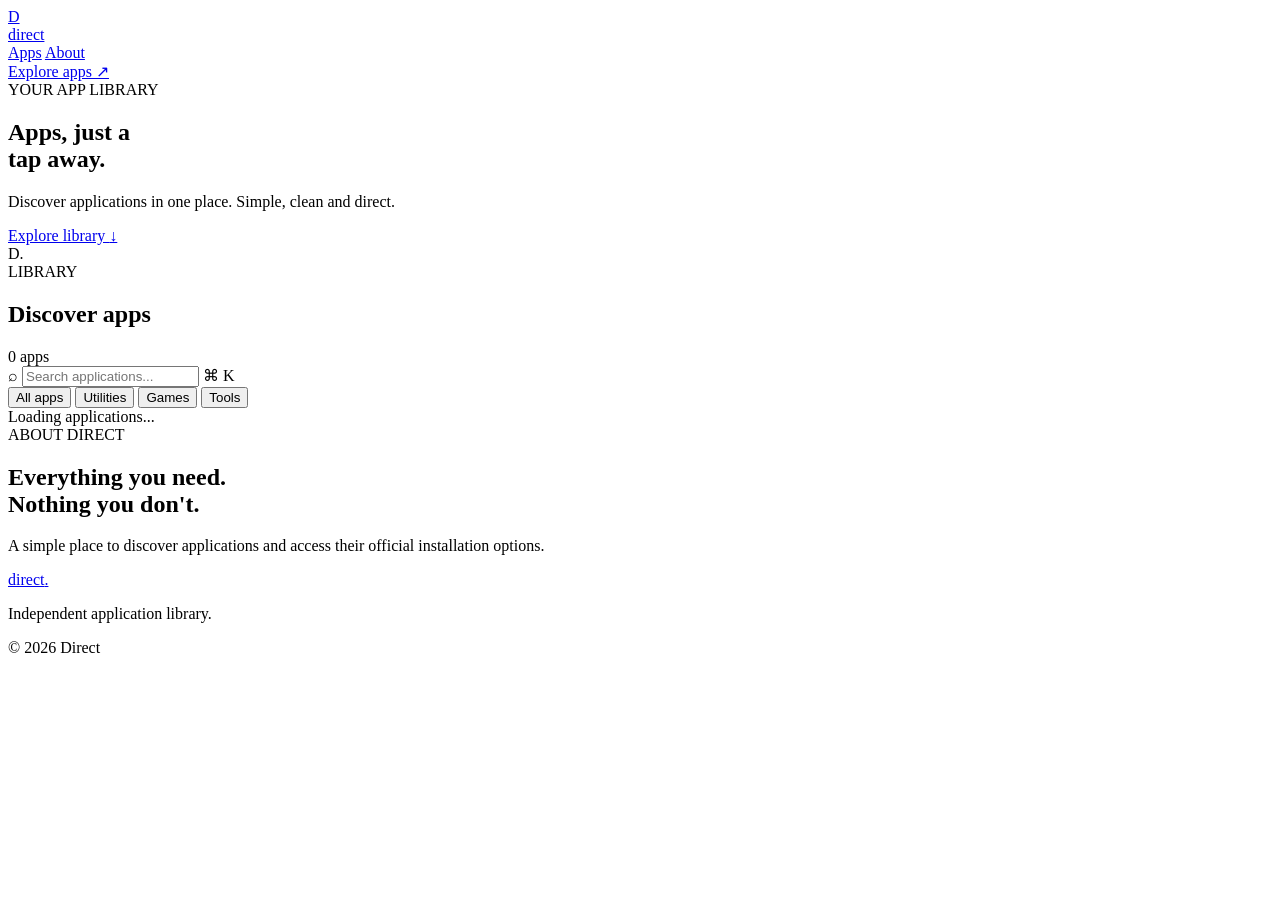
==== index.html @ 2181dca6 "Create index.html" ====
<!DOCTYPE html>
<html lang="en">
<head>
    <meta charset="UTF-8">
    <meta name="viewport" content="width=device-width, initial-scale=1.0">
    <meta name="theme-color" content="#0b0b0d">

    <title>Direct — App Library</title>
    <meta name="description" content="Discover and install your favorite apps with Direct.">

    <link rel="stylesheet" href="style.css">
</head>
<body>

    <header class="navbar">
        <a href="#" class="brand">
            <div class="brand-icon">D</div>
            <span>direct</span>
        </a>

        <div class="nav-links">
            <a href="#apps">Apps</a>
            <a href="#about">About</a>
        </div>

        <a href="#apps" class="nav-button">Explore apps <span>↗</span></a>
    </header>

    <main>
        <section class="hero">
            <div class="hero-label">
                <span class="status-dot"></span>
                YOUR APP LIBRARY
            </div>

            <h1>Apps, just a<br><span>tap away.</span></h1>

            <p>
                Discover applications in one place.
                Simple, clean and direct.
            </p>

            <a href="#apps" class="primary-button">
                Explore library <span>↓</span>
            </a>

            <div class="hero-decoration">D.</div>
        </section>

        <section class="apps-section" id="apps">
            <div class="section-header">
                <div>
                    <div class="section-label">LIBRARY</div>
                    <h2>Discover apps</h2>
                </div>

                <span class="app-count" id="appCount">0 apps</span>
            </div>

            <div class="search-wrapper">
                <span class="search-icon">⌕</span>
                <input
                    type="search"
                    id="searchInput"
                    placeholder="Search applications..."
                    autocomplete="off"
                >
                <span class="search-shortcut">⌘ K</span>
            </div>

            <div class="category-list">
                <button class="category active" data-category="All">All apps</button>
                <button class="category" data-category="Utilities">Utilities</button>
                <button class="category" data-category="Games">Games</button>
                <button class="category" data-category="Tools">Tools</button>
            </div>

            <div class="apps-grid" id="appsGrid">
                <div class="loading">Loading applications...</div>
            </div>
        </section>

        <section class="about-section" id="about">
            <div class="about-card">
                <div class="about-label">ABOUT DIRECT</div>
                <h2>Everything you need.<br>Nothing you don't.</h2>
                <p>
                    A simple place to discover applications
                    and access their official installation options.
                </p>
            </div>
        </section>
    </main>

    <footer>
        <a href="#" class="footer-brand">direct<span>.</span></a>
        <p>Independent application library.</p>
        <span class="copyright">© 2026 Direct</span>
    </footer>

    <script src="script.js"></script>
</body>
</html>
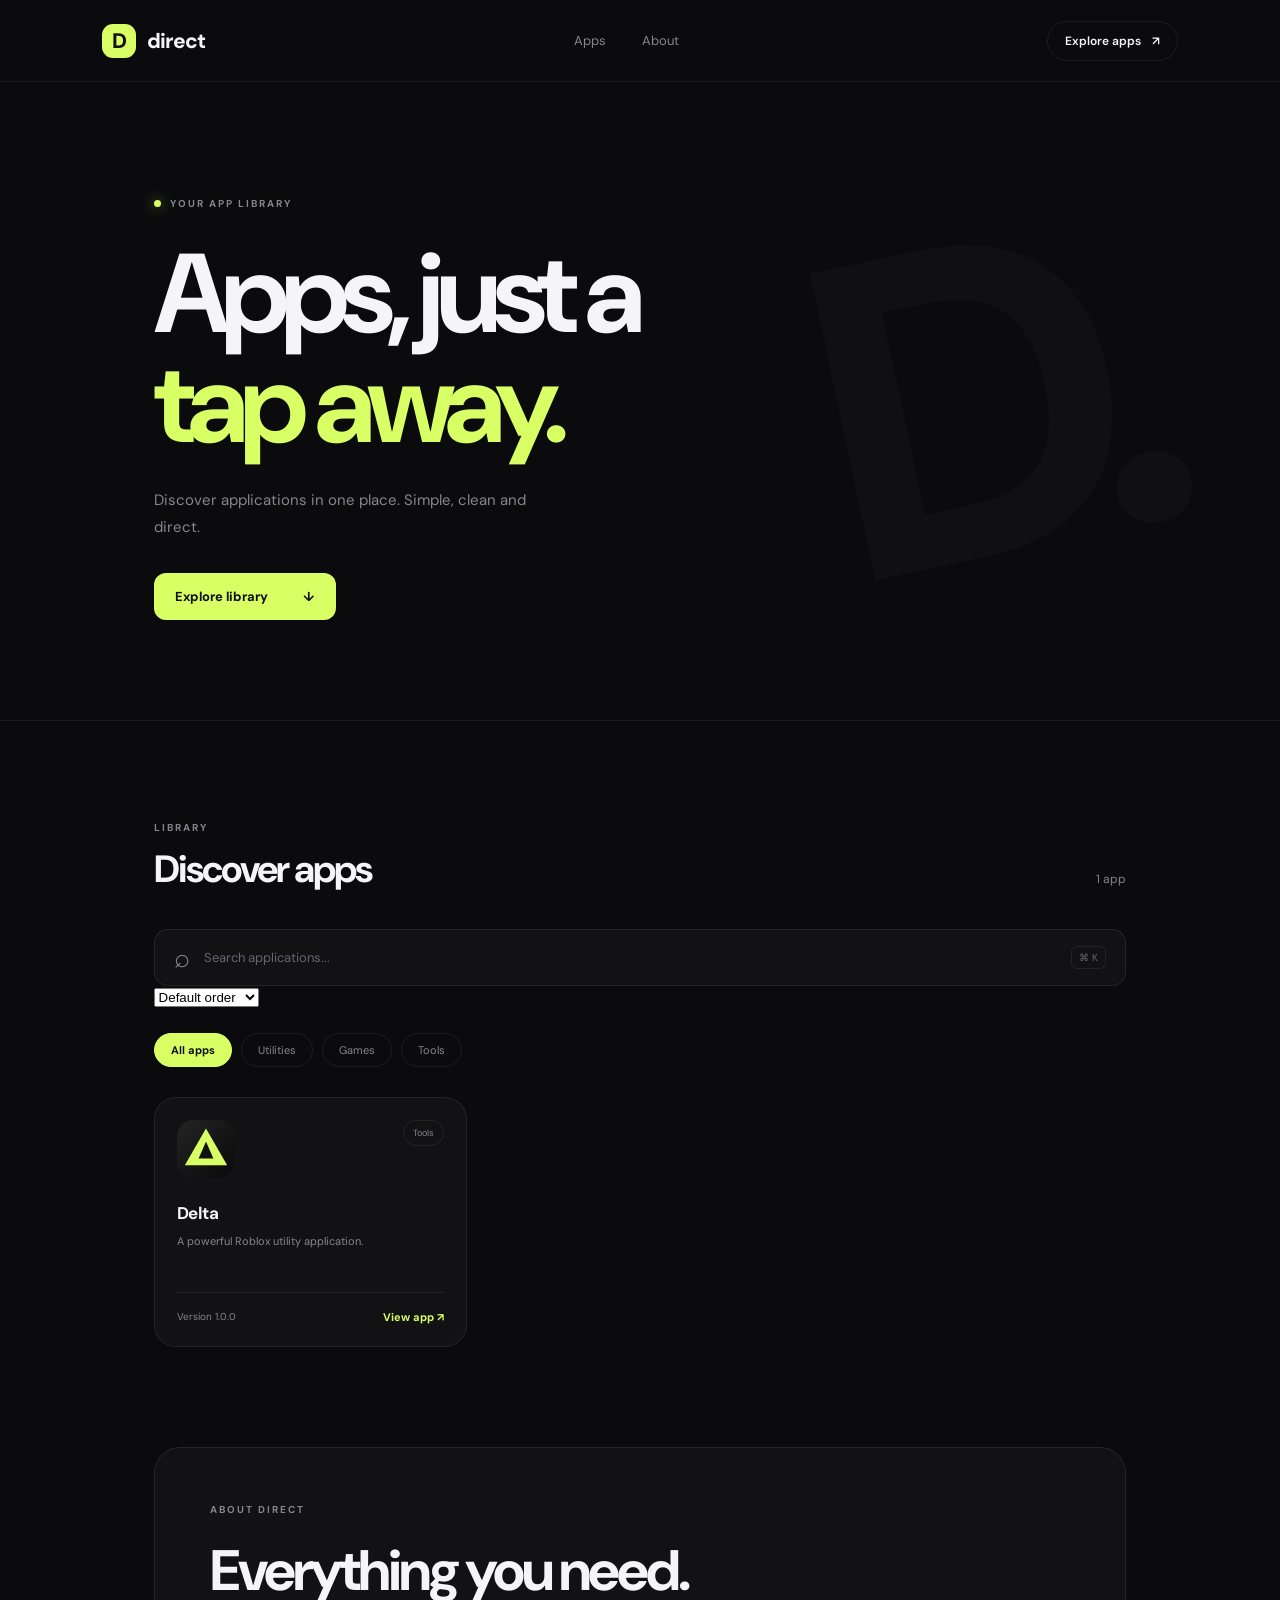
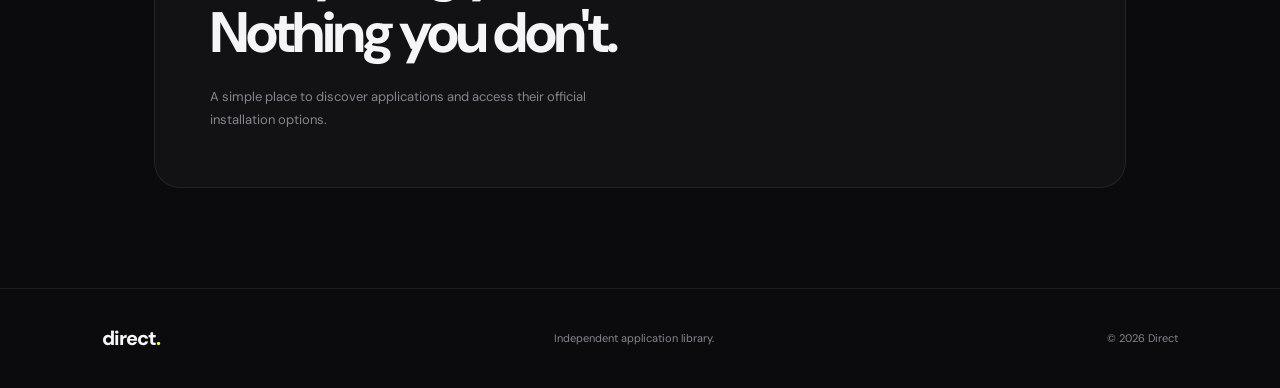
==== commit 14779701: "Update index.html" ====
--- a/index.html
+++ b/index.html
@@ -68,6 +68,13 @@
                 <span class="search-shortcut">⌘ K</span>
             </div>
 
+            <select id="sortSelect" class="sort-select">
+    <option value="default">Default order</option>
+    <option value="name">Name: A–Z</option>
+    <option value="newest">Newest first</option>
+    <option value="version">Latest version</option>
+</select>
+
             <div class="category-list">
                 <button class="category active" data-category="All">All apps</button>
                 <button class="category" data-category="Utilities">Utilities</button>
--- a/style.css
+++ b/style.css
@@ -0,0 +1,788 @@
+@import url('https://fonts.googleapis.com/css2?family=DM+Sans:wght@400;500;600;700;800&display=swap');
+
+:root {
+    --bg: #0b0b0d;
+    --surface: #121215;
+    --surface-hover: #19191e;
+    --border: rgba(255,255,255,0.075);
+    --text: #f5f5f7;
+    --muted: #85858e;
+    --accent: #d8ff64;
+    --radius: 22px;
+}
+
+* {
+    margin: 0;
+    padding: 0;
+    box-sizing: border-box;
+}
+
+html {
+    scroll-behavior: smooth;
+}
+
+body {
+    background: var(--bg);
+    color: var(--text);
+    font-family: 'DM Sans', sans-serif;
+    -webkit-font-smoothing: antialiased;
+    overflow-x: hidden;
+}
+
+a {
+    color: inherit;
+    text-decoration: none;
+}
+
+button,
+input {
+    font: inherit;
+}
+
+/* NAVBAR */
+
+.navbar {
+    height: 82px;
+    padding: 0 8%;
+    display: flex;
+    align-items: center;
+    justify-content: space-between;
+    border-bottom: 1px solid var(--border);
+}
+
+.brand {
+    display: flex;
+    align-items: center;
+    gap: 11px;
+    font-size: 21px;
+    font-weight: 800;
+    letter-spacing: -1px;
+}
+
+.brand-icon {
+    width: 34px;
+    height: 34px;
+    background: var(--accent);
+    color: #101010;
+    border-radius: 11px;
+    display: grid;
+    place-items: center;
+    font-size: 21px;
+    font-weight: 800;
+}
+
+.nav-links {
+    display: flex;
+    gap: 36px;
+    color: var(--muted);
+    font-size: 13px;
+}
+
+.nav-links a,
+.nav-button {
+    transition: color .2s ease;
+}
+
+.nav-links a:hover {
+    color: white;
+}
+
+.nav-button {
+    font-size: 12px;
+    font-weight: 600;
+    border: 1px solid var(--border);
+    border-radius: 30px;
+    padding: 11px 17px;
+}
+
+.nav-button:hover {
+    background: white;
+    color: black;
+}
+
+.nav-button span {
+    margin-left: 8px;
+}
+
+/* HERO */
+
+.hero {
+    position: relative;
+    min-height: 570px;
+    padding: 115px 12% 100px;
+    overflow: hidden;
+    border-bottom: 1px solid var(--border);
+}
+
+.hero-label,
+.section-label,
+.about-label {
+    color: var(--muted);
+    font-size: 10px;
+    font-weight: 700;
+    letter-spacing: 2px;
+}
+
+.hero-label {
+    display: flex;
+    align-items: center;
+    gap: 9px;
+}
+
+.status-dot {
+    width: 7px;
+    height: 7px;
+    background: var(--accent);
+    border-radius: 50%;
+    box-shadow: 0 0 13px rgba(216,255,100,.55);
+}
+
+.hero h1 {
+    font-size: clamp(65px, 9vw, 112px);
+    line-height: .98;
+    letter-spacing: -8px;
+    font-weight: 700;
+    margin-top: 30px;
+}
+
+.hero h1 span {
+    color: var(--accent);
+}
+
+.hero p {
+    color: var(--muted);
+    max-width: 390px;
+    font-size: 15px;
+    line-height: 1.8;
+    margin-top: 27px;
+}
+
+.primary-button {
+    display: inline-flex;
+    align-items: center;
+    gap: 35px;
+    margin-top: 32px;
+    background: var(--accent);
+    color: #101010;
+    padding: 15px 21px;
+    border-radius: 12px;
+    font-size: 13px;
+    font-weight: 700;
+    transition: transform .2s ease, box-shadow .2s ease;
+}
+
+.primary-button:hover {
+    transform: translateY(-3px);
+    box-shadow: 0 8px 30px rgba(216,255,100,.15);
+}
+
+.hero-decoration {
+    position: absolute;
+    right: 10%;
+    top: 50%;
+    transform: translateY(-50%) rotate(-12deg);
+    font-size: clamp(220px, 35vw, 470px);
+    font-weight: 800;
+    letter-spacing: -35px;
+    color: rgba(255,255,255,.018);
+    pointer-events: none;
+    user-select: none;
+}
+
+/* APP SECTION */
+
+.apps-section {
+    padding: 100px 12%;
+}
+
+.section-header {
+    display: flex;
+    justify-content: space-between;
+    align-items: end;
+}
+
+.section-header h2 {
+    font-size: 38px;
+    letter-spacing: -2px;
+    margin-top: 10px;
+}
+
+.app-count {
+    color: var(--muted);
+    font-size: 12px;
+    padding-bottom: 7px;
+}
+
+.search-wrapper {
+    display: flex;
+    align-items: center;
+    gap: 14px;
+    margin-top: 35px;
+    padding: 0 19px;
+    height: 57px;
+    border: 1px solid var(--border);
+    background: var(--surface);
+    border-radius: 14px;
+    transition: border-color .2s ease;
+}
+
+.search-wrapper:focus-within {
+    border-color: rgba(216,255,100,.5);
+}
+
+.search-icon {
+    color: var(--muted);
+    font-size: 27px;
+}
+
+.search-wrapper input {
+    flex: 1;
+    min-width: 0;
+    height: 100%;
+    outline: none;
+    border: none;
+    background: transparent;
+    color: white;
+    font-size: 13px;
+}
+
+.search-wrapper input::placeholder {
+    color: #66666f;
+}
+
+.search-shortcut {
+    color: #66666f;
+    border: 1px solid var(--border);
+    border-radius: 6px;
+    padding: 4px 7px;
+    font-size: 10px;
+}
+
+.category-list {
+    display: flex;
+    gap: 9px;
+    margin: 26px 0 30px;
+    flex-wrap: wrap;
+}
+
+.category {
+    padding: 9px 16px;
+    border: 1px solid var(--border);
+    background: transparent;
+    color: var(--muted);
+    border-radius: 30px;
+    font-size: 11px;
+    cursor: pointer;
+    transition: .2s ease;
+}
+
+.category:hover {
+    color: white;
+    border-color: rgba(255,255,255,.25);
+}
+
+.category.active {
+    background: var(--accent);
+    border-color: var(--accent);
+    color: #101010;
+    font-weight: 700;
+}
+
+/* APP CARDS */
+
+.apps-grid {
+    display: grid;
+    grid-template-columns: repeat(3, minmax(0, 1fr));
+    gap: 16px;
+}
+
+.app-card {
+    min-width: 0;
+    padding: 22px;
+    background: var(--surface);
+    border: 1px solid var(--border);
+    border-radius: var(--radius);
+    transition: transform .25s ease, background .25s ease, border-color .25s ease;
+    animation: appear .45s ease both;
+}
+
+.app-card:hover {
+    transform: translateY(-5px);
+    background: var(--surface-hover);
+    border-color: rgba(255,255,255,.15);
+}
+
+.app-card-top {
+    display: flex;
+    justify-content: space-between;
+    align-items: start;
+}
+
+.app-icon {
+    width: 58px;
+    height: 58px;
+    border-radius: 17px;
+    object-fit: cover;
+    background: #222;
+}
+
+.app-category {
+    font-size: 9px;
+    color: var(--muted);
+    border: 1px solid var(--border);
+    border-radius: 30px;
+    padding: 6px 9px;
+}
+
+.app-card h3 {
+    margin-top: 24px;
+    font-size: 17px;
+    letter-spacing: -.4px;
+}
+
+.app-description {
+    margin-top: 8px;
+    color: var(--muted);
+    font-size: 11px;
+    line-height: 1.7;
+    min-height: 38px;
+}
+
+.app-card-bottom {
+    display: flex;
+    align-items: center;
+    justify-content: space-between;
+    margin-top: 22px;
+    padding-top: 17px;
+    border-top: 1px solid var(--border);
+}
+
+.app-version {
+    color: var(--muted);
+    font-size: 10px;
+}
+
+.app-link {
+    font-size: 11px;
+    font-weight: 700;
+    color: var(--accent);
+}
+
+.app-link:hover {
+    opacity: .7;
+}
+
+.loading,
+.empty-state {
+    grid-column: 1 / -1;
+    color: var(--muted);
+    text-align: center;
+    padding: 55px 15px;
+    font-size: 13px;
+}
+
+/* ABOUT */
+
+.about-section {
+    padding: 0 12% 100px;
+}
+
+.about-card {
+    background: #121215;
+    border: 1px solid var(--border);
+    border-radius: 26px;
+    padding: 55px;
+}
+
+.about-card h2 {
+    font-size: clamp(35px, 5vw, 57px);
+    letter-spacing: -3px;
+    line-height: 1.1;
+    margin-top: 24px;
+}
+
+.about-card p {
+    color: var(--muted);
+    max-width: 430px;
+    font-size: 13px;
+    line-height: 1.8;
+    margin-top: 20px;
+}
+
+/* FOOTER */
+
+footer {
+    min-height: 100px;
+    padding: 30px 8%;
+    border-top: 1px solid var(--border);
+    display: flex;
+    justify-content: space-between;
+    align-items: center;
+    gap: 20px;
+}
+
+.footer-brand {
+    font-size: 20px;
+    font-weight: 800;
+    letter-spacing: -1px;
+}
+
+.footer-brand span {
+    color: var(--accent);
+}
+
+footer p,
+.copyright {
+    color: var(--muted);
+    font-size: 11px;
+}
+
+/* ANIMATIONS */
+
+@keyframes appear {
+    from {
+        opacity: 0;
+        transform: translateY(12px);
+    }
+
+    to {
+        opacity: 1;
+        transform: translateY(0);
+    }
+}
+
+/* RESPONSIVE */
+
+@media (max-width: 900px) {
+    .navbar {
+        padding: 0 6%;
+    }
+
+    .hero {
+        padding-left: 8%;
+        padding-right: 8%;
+    }
+
+    .apps-section {
+        padding-left: 8%;
+        padding-right: 8%;
+    }
+
+    .about-section {
+        padding-left: 8%;
+        padding-right: 8%;
+    } 
+    .apps-grid {
+        grid-template-columns: repeat(2, minmax(0, 1fr));
+    }
+}
+
+@media (max-width: 600px) {
+    .navbar {
+        height: 70px;
+        padding: 0 6%;
+    }
+
+    .nav-links {
+        display: none;
+    }
+
+    .nav-button {
+        font-size: 10px;
+        padding: 10px 13px;
+    }
+
+    .hero {
+        min-height: 490px;
+        padding: 100px 7% 80px;
+    }
+
+    .hero h1 {
+        font-size: clamp(60px, 15vw, 82px);
+        letter-spacing: -5px;
+    }
+
+    .hero p {
+        font-size: 13px;
+    }
+
+    .hero-decoration {
+        right: -10%;
+        top: 60%;
+        font-size: 250px;
+    }
+
+    .apps-section {
+        padding: 75px 6%;
+    }
+
+    .section-header h2 {
+        font-size: 30px;
+    }
+
+    .apps-grid {
+        grid-template-columns: 1fr;
+        gap: 12px;
+    }
+
+    .app-card {
+        padding: 20px;
+    }
+
+    .about-section {
+        padding: 0 6% 75px;
+    }
+
+    .about-card {
+        padding: 30px 24px;
+    }
+
+    .about-card h2 {
+        letter-spacing: -2px;
+    }
+
+    footer {
+        flex-wrap: wrap;
+        padding: 25px 6%;
+    }
+
+    footer p {
+        order: 3;
+        width: 100%;
+    }
+}
+
+@media (prefers-reduced-motion: reduce) {
+    *,
+    *::before,
+    *::after {
+        scroll-behavior: auto !important;
+        animation-duration: .01ms !important;
+        transition-duration: .01ms !important;
+    }
+}
+
+/* APPLICATION DETAIL PAGE */
+
+.app-detail-page {
+    max-width: 1000px;
+    margin: 0 auto;
+    padding: 55px 6% 100px;
+}
+
+.back-link {
+    display: inline-block;
+    color: var(--muted);
+    font-size: 12px;
+    margin-bottom: 25px;
+    transition: color .2s ease;
+}
+
+.back-link:hover {
+    color: white;
+}
+
+.app-detail-card {
+    background: var(--surface);
+    border: 1px solid var(--border);
+    border-radius: 26px;
+    padding: 40px;
+}
+
+.detail-loading,
+.detail-error {
+    color: var(--muted);
+    text-align: center;
+    padding: 45px 15px;
+}
+
+.detail-error h2 {
+    color: white;
+    margin-bottom: 12px;
+}
+
+.detail-error p {
+    margin-bottom: 20px;
+}
+
+.detail-header {
+    display: flex;
+    align-items: center;
+    gap: 24px;
+}
+
+.detail-icon {
+    width: 100px;
+    height: 100px;
+    border-radius: 25px;
+    object-fit: cover;
+    background: #222;
+}
+
+.detail-title h1 {
+    font-size: 38px;
+    letter-spacing: -2px;
+    margin-top: 12px;
+}
+
+.detail-version {
+    color: var(--muted);
+    font-size: 12px;
+    margin-top: 7px;
+}
+
+.detail-description {
+    color: var(--muted);
+    font-size: 14px;
+    line-height: 1.8;
+    margin-top: 30px;
+    max-width: 650px;
+}
+
+.detail-actions {
+    margin-top: 30px;
+}
+
+.install-button {
+    border: none;
+    border-radius: 12px;
+    padding: 16px 24px;
+    background: var(--accent);
+    color: #101010;
+    font-size: 13px;
+    font-weight: 700;
+    cursor: pointer;
+    transition: transform .2s ease, opacity .2s ease;
+}
+
+.install-button:hover:not(:disabled) {
+    transform: translateY(-2px);
+}
+
+.install-button:disabled {
+    opacity: .4;
+    cursor: not-allowed;
+}
+
+.detail-metadata {
+    display: flex;
+    flex-wrap: wrap;
+    gap: 12px;
+    margin-top: 35px;
+    padding-top: 22px;
+    border-top: 1px solid var(--border);
+}
+
+.metadata-item {
+    color: var(--muted);
+    font-size: 11px;
+}
+
+.detail-information {
+    padding: 55px 0 35px;
+}
+
+.detail-information h2 {
+    font-size: 30px;
+    letter-spacing: -1px;
+    margin-top: 12px;
+}
+
+.detail-information p {
+    color: var(--muted);
+    font-size: 13px;
+    line-height: 1.8;
+    margin-top: 16px;
+}
+
+.detail-notice {
+    display: flex;
+    align-items: flex-start;
+    gap: 12px;
+    padding: 20px;
+    border: 1px solid var(--border);
+    border-radius: 15px;
+    background: var(--surface);
+}
+
+.notice-icon {
+    color: var(--accent);
+    font-size: 17px;
+}
+
+.detail-notice p {
+    color: var(--muted);
+    font-size: 11px;
+    line-height: 1.7;
+}
+
+@media (max-width: 600px) {
+    .app-detail-page {
+        padding-top: 35px;
+    }
+
+    .app-detail-card {
+        padding: 25px 20px;
+    }
+
+    .detail-header {
+        gap: 17px;
+    }
+
+    .detail-icon {
+        width: 75px;
+        height: 75px;
+        border-radius: 19px;
+    }
+
+    .detail-title h1 {
+        font-size: 27px;
+    }
+
+    .install-button {
+        width: 100%;
+    }
+}
+
+.screenshots-section {
+    width: 100%;
+    max-width: 1000px;
+    margin: 50px auto;
+}
+
+.screenshots-section[hidden] {
+    display: none;
+}
+
+.screenshots-section h2 {
+    font-size: 24px;
+    margin-bottom: 20px;
+    letter-spacing: -1px;
+}
+
+.screenshots-gallery {
+    display: flex;
+    gap: 16px;
+    overflow-x: auto;
+    padding: 5px 0 20px;
+    scroll-snap-type: x mandatory;
+    scrollbar-width: thin;
+}
+
+.screenshots-gallery img {
+    width: 220px;
+    height: 440px;
+    object-fit: cover;
+    flex-shrink: 0;
+    border-radius: 22px;
+    border: 1px solid rgba(255,255,255,.1);
+    scroll-snap-align: start;
+    background: #171717;
+}
+
+@media (max-width: 600px) {
+    .screenshots-gallery img {
+        width: 190px;
+        height: 380px;
+    }
+}
